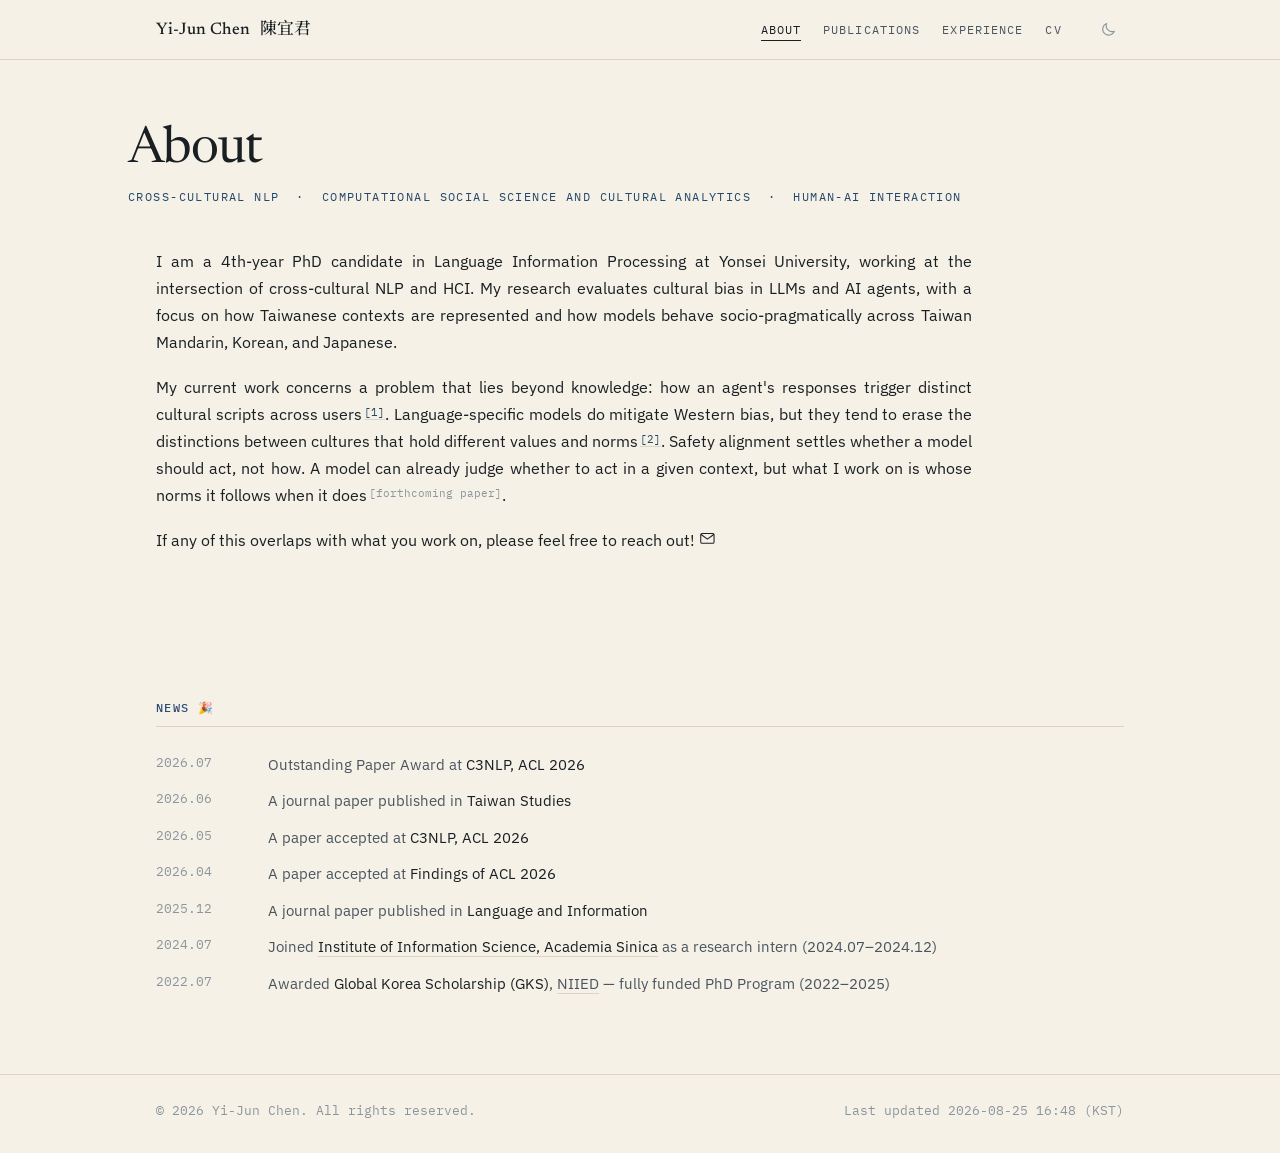
==== index.html @ 76b433b6 "initial commit" ====
<!DOCTYPE html>
<html lang="en">
<head>
<meta charset="UTF-8">
<meta name="viewport" content="width=device-width, initial-scale=1.0">
<title>Yi-Jun Chen — Cross-Cultural NLP &amp; HCI</title>
<meta name="description" content="Yi-Jun Chen is a PhD candidate in Language Information Processing at Yonsei University, studying cultural bias in LLMs and AI agents across Taiwan Mandarin, Korean, and Japanese.">
<link rel="preconnect" href="https://fonts.googleapis.com">
<link rel="preconnect" href="https://fonts.gstatic.com" crossorigin>
<link href="https://fonts.googleapis.com/css2?family=Newsreader:ital,opsz,wght@0,6..72,300;0,6..72,400;0,6..72,500;1,6..72,300;1,6..72,400&family=IBM+Plex+Mono:wght@400;500&family=IBM+Plex+Sans:wght@400;500;600&family=Noto+Serif+TC:wght@400;500&family=Noto+Serif+KR:wght@400;500&family=Noto+Serif+JP:wght@400;500&display=swap" rel="stylesheet">
<link rel="icon" href="/img/YJ.svg" type="image/svg+xml">
<link rel="stylesheet" href="/css/site.css">
<script src="/js/theme.js"></script>
</head>
<body>

<header class="topbar">
  <div class="wrap">
    <div class="brand"><a href="/">Yi-Jun Chen <span lang="zh-Hant">陳宜君</span></a></div>
    <nav aria-label="Sections">
      <ul>
        <li><a href="/" aria-current="page">About</a></li>
        <li><a href="/publications/">Publications</a></li>
        <li><a href="/experience/">Experience</a></li>
        <li><a href="/cv/">CV</a></li>
      </ul>
    </nav>
  </div>
</header>

<main>

<div class="wrap page-head">
  <h1>About</h1>
  <p class="eyebrow">Cross-Cultural NLP &nbsp;·&nbsp; Computational Social Science and Cultural Analytics &nbsp;·&nbsp; Human-AI Interaction</p>
</div>

<section class="first flush">
  <div class="wrap">
    <div class="prose">
      <p>
        I am a 4th-year PhD candidate in Language Information Processing at Yonsei
        University, working at the intersection of cross-cultural NLP and HCI. My
        research evaluates cultural bias in LLMs and AI agents, with a focus on how
        Taiwanese contexts are represented and how models behave socio-pragmatically
        across Taiwan Mandarin, Korean, and Japanese.
      </p>
      <p>
        My current work concerns a problem that lies beyond knowledge: how an agent's
        responses trigger distinct cultural scripts across users<a class="cite" href="/publications/#osfa">[1]</a>.
        Language-specific models do mitigate Western bias, but they tend to erase the
        distinctions between cultures that hold different values and norms<a class="cite" href="/publications/#taiwan-bias">[2]</a>. Safety
        alignment settles whether a model should act, not how. A model can already judge
        whether to act in a given context, but what I work on is whose norms it
        follows when it does<span class="cite">[forthcoming paper]</span>.
      </p>
      <p>
        If any of this overlaps with what you work on, please
        feel free to reach out! <a class="reach" href="mailto:yjchen.ac@gmail.com" aria-label="Email Yi-Jun Chen"><svg viewBox="0 0 24 24" fill="none" stroke="currentColor" stroke-width="1.5" stroke-linecap="round" stroke-linejoin="round" aria-hidden="true"><rect x="2.5" y="5" width="19" height="14" rx="2"/><path d="M3 6.5l9 6.5 9-6.5"/></svg></a>
      </p>
    </div>
  </div>
</section>

<section>
  <div class="wrap">
    <div class="svc-group">
      <h3>News 🎉</h3>
      <ul class="svc-list tight">
        <li><span class="yr">2026.07</span><span class="role">Outstanding Paper Award at <span class="org">C3NLP, ACL 2026</span></span></li>
        <li><span class="yr">2026.06</span><span class="role">A journal paper published in <span class="org">Taiwan Studies</span></span></li>
        <li><span class="yr">2026.05</span><span class="role">A paper accepted at <span class="org">C3NLP, ACL 2026</span></span></li>
        <li><span class="yr">2026.04</span><span class="role">A paper accepted at <span class="org">Findings of ACL 2026</span></span></li>
        <li><span class="yr">2025.12</span><span class="role">A journal paper published in <span class="org">Language and Information</span></span></li>
        <li><span class="yr">2024.07</span><span class="role">Joined <span class="org"><a href="https://www.iis.sinica.edu.tw/en/index.html" target="_blank" rel="noopener noreferrer">Institute of Information Science, Academia Sinica</a></span> as a research intern (2024.07–2024.12)</span></li>
        <li><span class="yr">2022.07</span><span class="role">Awarded <span class="org">Global Korea Scholarship (GKS)</span>, <a href="https://www.niied.go.kr/web/niied/niiedEng/main" target="_blank" rel="noopener noreferrer">NIIED</a> — fully funded PhD Program (2022–2025)</span></li>
      </ul>
    </div>
  </div>
</section>

</main>

<footer>
  <div class="wrap">
    <p class="colophon"><span>© 2026 Yi-Jun Chen. All rights reserved.</span><span>Last updated 2026-08-25 16:48 (KST)</span></p>
  </div>
</footer>

</body>
</html>
---- css/site.css ----
:root{
  --ink:#1A1F24;
  --ink-soft:#4A5560;
  --ink-faint:#8B959E;
  --paper:#F5F1E6;
  --paper-raised:#FBF8F0;
  --seal:#A6342A;
  --pine:#24486B;
  --navy:#2C4C77;
  --rule:#DCD5C4;
  --badge:#A6342A;
  --btn-alt:#2F5D50;

  --display:"Newsreader",Georgia,serif;
  --body:"IBM Plex Sans",system-ui,-apple-system,sans-serif;
  --mono:"IBM Plex Mono",ui-monospace,monospace;
  --tc:"Noto Serif TC",serif;
  --kr:"Noto Serif KR",serif;
  --jp:"Noto Serif JP",serif;

  --measure:64rem;
  --topbar-bg:rgba(245,241,230,.92);
}

/* ---------- dark palette ---------- */
/* Applied when the visitor picks dark, or when their system prefers it and
   they have not picked light. Only the colour tokens change. */
:root[data-theme="dark"]{
  --ink:#E4E7E2;
  --ink-soft:#A9B2B8;
  --ink-faint:#7B858C;
  --paper:#15181B;
  --paper-raised:#1D2126;
  --seal:#E8C46B;
  --pine:#A9C6DE;
  --navy:#8AABD6;
  --rule:#333A40;
  --badge:#E0B341;
  --btn-alt:#EDA3BC;
  --topbar-bg:rgba(21,24,27,.92);
}
@media (prefers-color-scheme:dark){
  :root:not([data-theme="light"]){
    --ink:#E4E7E2;
    --ink-soft:#A9B2B8;
    --ink-faint:#7B858C;
    --paper:#15181B;
    --paper-raised:#1D2126;
    --seal:#E8C46B;
    --pine:#A9C6DE;
    --navy:#8AABD6;
    --rule:#333A40;
    --badge:#E0B341;
    --btn-alt:#EDA3BC;
    --topbar-bg:rgba(21,24,27,.92);
  }
}

*{box-sizing:border-box;margin:0;padding:0}
html{scroll-behavior:smooth;-webkit-text-size-adjust:100%}
@media (prefers-reduced-motion:reduce){
  html{scroll-behavior:auto}
  *,*::before,*::after{animation-duration:.001ms!important;transition-duration:.001ms!important}
}

body{
  background:var(--paper);
  color:var(--ink);
  font-family:var(--body);
  font-size:16px;
  line-height:1.65;
  -webkit-font-smoothing:antialiased;
  display:flex;
  flex-direction:column;
  min-height:100vh;
}
main{flex:1}

a{color:inherit;text-decoration:none}
a:focus-visible,button:focus-visible{
  outline:2px solid var(--seal);
  outline-offset:3px;
}

.wrap{
  max-width:var(--measure);
  margin:0 auto;
  padding:0 1.75rem;
}

/* ---------- top bar ---------- */
.topbar{
  position:sticky;top:0;z-index:50;
  background:var(--topbar-bg);
  backdrop-filter:blur(8px);
  border-bottom:1px solid var(--rule);
}
.topbar .wrap{
  display:flex;align-items:baseline;gap:2rem;
  padding-top:.9rem;padding-bottom:.9rem;
  flex-wrap:wrap;
}
.brand{
  font-family:var(--display);
  font-size:1.05rem;font-weight:500;
  letter-spacing:.01em;
  margin-right:auto;
}
/* Chinese name: Noto Serif TC, but the same size and colour as the Latin name */
.brand span{font-family:var(--tc);font-weight:500;margin-left:.35rem}
nav ul{display:flex;gap:1.4rem;list-style:none;flex-wrap:wrap}
nav a{
  font-family:var(--mono);
  font-size:.74rem;
  letter-spacing:.09em;
  text-transform:uppercase;
  color:var(--ink-soft);
  padding-bottom:.15rem;
  border-bottom:1px solid transparent;
  transition:color .2s,border-color .2s;
}
nav a:hover{color:var(--ink);border-bottom-color:var(--ink)}
nav a[aria-current="page"]{color:var(--ink);border-bottom-color:var(--ink)}

/* ---------- theme toggle ---------- */
.theme-toggle{
  display:inline-flex;
  align-items:center;
  justify-content:center;
  width:1.9rem;height:1.9rem;
  color:var(--ink-faint);
  background:none;
  border:1px solid transparent;
  border-radius:50%;
  padding:0;
  cursor:pointer;
  align-self:center;
  transition:color .2s,border-color .2s;
}
.theme-toggle svg{width:1.05rem;height:1.05rem;display:block}
.theme-toggle:hover{color:var(--ink);border-color:var(--rule)}

/* ---------- home ---------- */
.hero{padding:5.5rem 0 4rem}
.eyebrow{
  font-family:var(--mono);
  font-size:.74rem;letter-spacing:.12em;text-transform:uppercase;
  color:var(--pine);
  margin-bottom:1.6rem;
}
h1{
  font-family:var(--display);
  font-weight:300;
  font-size:clamp(2.6rem,7vw,4.6rem);
  line-height:1.04;
  letter-spacing:-.02em;
  margin-bottom:.4rem;
}
h1 .zh{
  display:block;
  font-family:var(--tc);
  font-weight:400;
  font-size:.42em;
  color:var(--ink-faint);
  letter-spacing:.14em;
  margin-top:.7rem;
}
.tagline{
  font-family:var(--display);
  font-size:clamp(1.1rem,2.4vw,1.4rem);
  font-style:italic;
  color:var(--ink-soft);
  max-width:34em;
  margin-top:1.8rem;
}


/* ---------- home: section index ---------- */
.pagelinks{
  margin-top:3.5rem;
  display:grid;
  grid-template-columns:repeat(auto-fit,minmax(13rem,1fr));
  gap:1.4rem 2.4rem;
}
.pagelink{
  border-top:1px solid var(--rule);
  padding-top:.9rem;
  display:block;
  transition:border-color .2s;
}
.pagelink:hover{border-top-color:var(--seal)}
.pagelink .label{
  font-family:var(--mono);
  font-size:.68rem;letter-spacing:.1em;text-transform:uppercase;
  color:var(--ink-faint);
  display:block;margin-bottom:.45rem;
  transition:color .2s;
}
.pagelink:hover .label{color:var(--seal)}
.pagelink .blurb{font-size:.93rem;line-height:1.55;color:var(--ink-soft)}

/* ---------- page head (sub-pages) ---------- */
.page-head{
  padding:4rem 0 0;
}
.page-head .eyebrow{margin:.6rem 0 0}
.page-head h1{
  font-size:clamp(2.1rem,5vw,3.2rem);
  font-weight:400;
  margin-bottom:.35rem;
}
.page-head .count{
  font-family:var(--mono);
  font-size:.74rem;
  color:var(--ink-faint);
  letter-spacing:.08em;
}

/* ---------- sections ---------- */
section{padding:4.5rem 0;border-bottom:1px solid var(--rule)}
section:last-of-type{border-bottom:none}
section.flush{border-bottom:none}
section.first{padding-top:2.6rem}
.sec-head{
  display:flex;align-items:baseline;gap:1rem;
  margin-bottom:2.4rem;
}
.sec-head h2{
  font-family:var(--display);
  font-weight:400;
  font-size:clamp(1.7rem,3.4vw,2.2rem);
  letter-spacing:-.01em;
}
.sec-head .count{
  font-family:var(--mono);
  font-size:.74rem;
  color:var(--ink-faint);
  letter-spacing:.08em;
}
.prose p{
  max-width:50em;
  margin-bottom:1.15rem;
  font-size:1.02rem;
  text-align:justify;
  -webkit-hyphens:auto;
  hyphens:auto;
}
.prose p:last-child{margin-bottom:0}
.prose a{border-bottom:1px solid var(--rule);transition:color .2s,border-color .2s}
.prose a:hover{color:var(--seal);border-bottom-color:var(--seal)}
.prose a.reach{border-bottom:none}

.facts{
  margin-top:2.5rem;
  display:grid;
  grid-template-columns:repeat(auto-fit,minmax(15rem,1fr));
  gap:1.6rem 2.4rem;
}
.fact{border-top:1px solid var(--rule);padding-top:.9rem}
.fact dt{
  font-family:var(--mono);
  font-size:.68rem;letter-spacing:.1em;text-transform:uppercase;
  color:var(--ink-faint);
  margin-bottom:.45rem;
}
.fact dd{font-size:.95rem;line-height:1.55}

/* ---------- inline citations ---------- */
.cite{
  font-family:var(--mono);
  font-size:.7em;
  vertical-align:.35em;
  margin-left:.15em;
  color:var(--pine);
  transition:color .2s;
}
a.cite:hover{color:var(--seal)}
span.cite{color:var(--ink-faint);cursor:default}
/* the sticky top bar would otherwise cover a linked entry */
.pub[id]{scroll-margin-top:5.5rem}
/* The mark holds, then fades on its own. Change --mark-time to adjust: the
   bar stays for roughly three quarters of it, then dissolves. */
.pub:target{
  --mark-time:6s;
  animation:cite-mark var(--mark-time) ease-out forwards;
}
@keyframes cite-mark{
  0%,72%{box-shadow:inset 3px 0 0 var(--seal);padding-left:1rem}
  100%{box-shadow:inset 3px 0 0 transparent;padding-left:0}
}

/* ---------- publications ---------- */
.pub{
  display:grid;
  grid-template-columns:4rem 1fr;
  gap:1.5rem;
  padding:1.5rem 0;
  border-top:1px solid var(--rule);
}
.pub .yr{
  font-family:var(--mono);
  font-size:.8rem;
  color:var(--ink-faint);
  padding-top:.2rem;
}
.pub h3{
  font-family:var(--display);
  font-weight:400;
  font-size:1.18rem;
  line-height:1.35;
  margin-bottom:.5rem;
}
.pub .authors{font-size:.9rem;color:var(--ink-soft);margin-bottom:.35rem}
.pub .authors .me{color:var(--ink);font-weight:600}
.pub .venue{font-size:.9rem;color:var(--ink-soft);font-style:italic}
.pub .links{margin-top:.7rem;display:flex;gap:.6rem;flex-wrap:wrap}
.pub .links a{
  font-family:var(--mono);
  font-size:.7rem;letter-spacing:.06em;text-transform:uppercase;
  border:1px solid var(--rule);
  padding:.22rem .6rem;
  color:var(--ink-soft);
  transition:border-color .2s,color .2s,background .2s;
}
.pub .links a:hover{border-color:var(--pine);color:var(--pine)}
.badge{
  display:inline-block;
  font-family:var(--mono);
  font-size:.65rem;letter-spacing:.08em;text-transform:uppercase;
  color:var(--badge);
  border:1px solid var(--badge);
  padding:.1rem .45rem;
  margin-left:.5rem;
  vertical-align:.15em;
}

/* ---------- service ---------- */
.svc-group{margin-bottom:3rem}
.svc-group:last-child{margin-bottom:0}
.svc-group h3{
  font-family:var(--mono);
  font-weight:500;
  font-size:.74rem;letter-spacing:.11em;text-transform:uppercase;
  color:var(--navy);
  margin-bottom:1.2rem;
  padding-bottom:.5rem;
  border-bottom:1px solid var(--rule);
}
.svc-group h3 .since{
  font-weight:400;
  color:var(--ink-faint);
  margin-left:.7rem;
  letter-spacing:.08em;
}
.svc-list{list-style:none}
.svc-list li{
  display:grid;
  grid-template-columns:5.5rem 1fr;
  gap:1.5rem;
  padding:.65rem 0;
  font-size:.96rem;
}
.svc-list.tight li{padding:.35rem 0}
.svc-list .yr{font-family:var(--mono);font-size:.8rem;color:var(--ink-faint)}
.svc-list .role{color:var(--ink-soft)}
.svc-list .role .org{color:var(--ink)}
.svc-list .role a{
  border-bottom:1px solid var(--rule);
  transition:color .2s,border-color .2s;
}
.svc-list .role a:hover{color:var(--seal);border-bottom-color:var(--seal)}

/* ---------- CV ---------- */
.cv-actions{display:flex;gap:.9rem;flex-wrap:wrap;margin-bottom:2.8rem}
.btn{
  font-family:var(--mono);
  font-size:.76rem;letter-spacing:.08em;text-transform:uppercase;
  padding:.7rem 1.3rem;
  border:1px solid var(--ink);
  transition:background .2s,color .2s;
}
.btn:hover{background:var(--ink);color:var(--paper)}
.btn.alt{border-color:var(--rule);color:var(--ink-soft)}
.btn.alt:hover{background:var(--btn-alt);border-color:var(--btn-alt);color:var(--paper)}

.pdf-viewer{
  display:block;
  width:100%;
  height:min(85vh,60rem);
  border:1px solid var(--rule);
  background:var(--paper-raised);
}
.pdf-fallback{
  display:flex;
  align-items:center;
  justify-content:center;
  height:100%;
  padding:2rem;
  text-align:center;
  font-size:.95rem;
  color:var(--ink-soft);
}
.pdf-fallback a{border-bottom:1px solid var(--rule)}
.pdf-fallback a:hover{color:var(--seal);border-bottom-color:var(--seal)}
@media (max-width:800px){
  .pdf-viewer{height:70vh}
}


.skills{display:grid;grid-template-columns:repeat(auto-fit,minmax(16rem,1fr));gap:1.8rem 2.4rem}
.skill{border-top:1px solid var(--rule);padding-top:.9rem}
.skill h4{
  font-family:var(--mono);
  font-size:.68rem;letter-spacing:.1em;text-transform:uppercase;
  color:var(--ink-faint);
  margin-bottom:.6rem;
}
.skill p{font-size:.93rem;line-height:1.6}

/* ---------- footer ---------- */
footer{padding:1.6rem 0 2rem;border-top:1px solid var(--rule)}
.contact{display:flex;gap:1.6rem;flex-wrap:wrap;margin-bottom:1.6rem}
.contact a{
  font-family:var(--mono);
  font-size:.8rem;
  border-bottom:1px solid var(--rule);
  padding-bottom:.15rem;
  transition:border-color .2s,color .2s;
}
.contact a:hover{color:var(--seal);border-bottom-color:var(--seal)}
a.reach{display:inline-flex;align-items:center;gap:.45rem}
a.reach svg{
  width:1.05rem;height:1.05rem;flex:none;
  transform-origin:50% 60%;
  /* one nudge shortly after the page settles, so the icon is noticed */
  animation:envelope-shake .55s ease-in-out 1.4s 2;
}
a.reach:hover svg,a.reach:focus-visible svg{animation:envelope-shake-hover .5s ease-in-out}
@keyframes envelope-shake{
  0%,100%{transform:rotate(0)}
  15%{transform:rotate(-9deg)}
  35%{transform:rotate(7deg)}
  55%{transform:rotate(-5deg)}
  75%{transform:rotate(3deg)}
}
/* same motion under a second name, so hovering replays it */
@keyframes envelope-shake-hover{
  0%,100%{transform:rotate(0)}
  15%{transform:rotate(-9deg)}
  35%{transform:rotate(7deg)}
  55%{transform:rotate(-5deg)}
  75%{transform:rotate(3deg)}
}

.colophon{
  display:flex;
  justify-content:space-between;
  gap:.6rem 2rem;
  flex-wrap:wrap;
  font-size:.8rem;
  color:var(--ink-faint);
  font-family:var(--mono);
}


/* ---------- phones ---------- */
@media (max-width:520px){
  .wrap{padding:0 1.25rem}
  /* justified text needs room; on a narrow column it opens word gaps */
  .prose p{text-align:left;-webkit-hyphens:manual;hyphens:manual}
  .topbar .wrap{gap:.9rem 1.2rem}
  nav ul{gap:1rem}
  .page-head{padding-top:2.2rem}
  section{padding:2.6rem 0}
  .cv-actions{gap:.6rem;margin-bottom:2rem}
  .colophon{gap:.35rem}
  /* long organisation names should break rather than push the page sideways */
  .svc-list .role,.pub h3{overflow-wrap:anywhere}
}
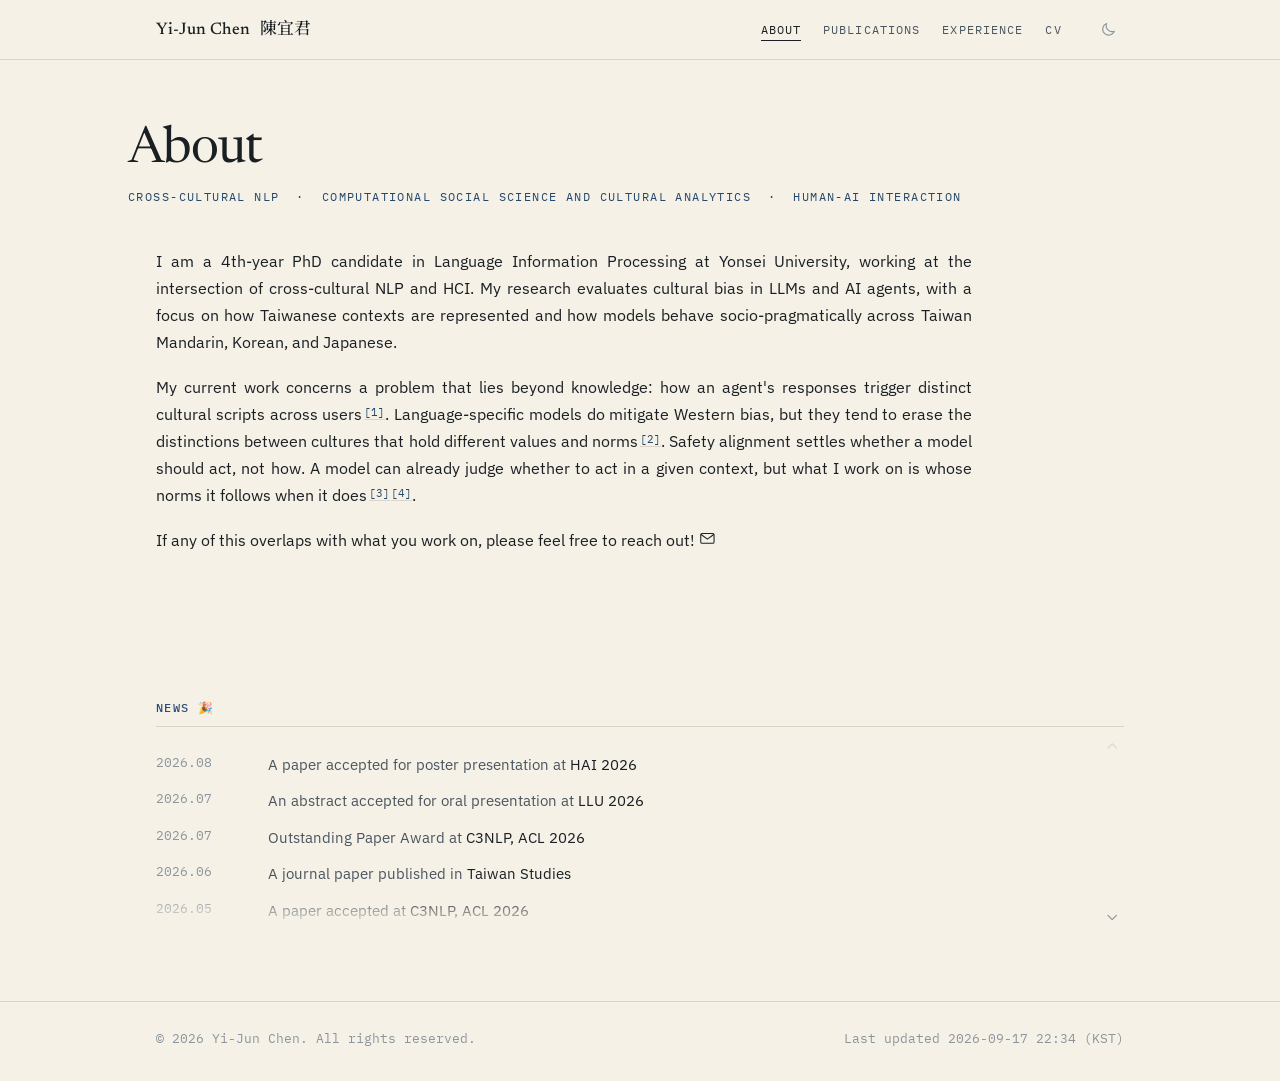
==== commit 2507f69e: "update content" ====
--- a/index.html
+++ b/index.html
@@ -11,6 +11,7 @@
 <link rel="icon" href="/img/YJ.svg" type="image/svg+xml">
 <link rel="stylesheet" href="/css/site.css">
 <script src="/js/theme.js"></script>
+<script src="/js/news.js" defer></script>
 </head>
 <body>
 
@@ -49,10 +50,10 @@
         My current work concerns a problem that lies beyond knowledge: how an agent's
         responses trigger distinct cultural scripts across users<a class="cite" href="/publications/#osfa">[1]</a>.
         Language-specific models do mitigate Western bias, but they tend to erase the
-        distinctions between cultures that hold different values and norms<a class="cite" href="/publications/#taiwan-bias">[2]</a>. Safety
+        distinctions between cultures that hold different values and norms<a class="cite" href="/publications/#cultural-bias">[2]</a>. Safety
         alignment settles whether a model should act, not how. A model can already judge
         whether to act in a given context, but what I work on is whose norms it
-        follows when it does<span class="cite">[forthcoming paper]</span>.
+        follows when it does<a class="cite" href="/publications/#pea">[3]</a><a class="cite" href="/publications/#r-tj">[4]</a>.
       </p>
       <p>
         If any of this overlaps with what you work on, please
@@ -66,7 +67,13 @@
   <div class="wrap">
     <div class="svc-group">
       <h3>News 🎉</h3>
+      <!-- the list scrolls in place so the page length stays fixed as entries
+           accumulate; news.js adds the up/down buttons to the right of it -->
+      <div class="news-box">
+      <div class="news-scroll" tabindex="0" role="region" aria-label="News, scrollable list">
       <ul class="svc-list tight">
+        <li><span class="yr">2026.08</span><span class="role">A paper accepted for poster presentation at <span class="org">HAI 2026</span></span></li>
+        <li><span class="yr">2026.07</span><span class="role">An abstract accepted for oral presentation at <span class="org">LLU 2026</span></span></li>
         <li><span class="yr">2026.07</span><span class="role">Outstanding Paper Award at <span class="org">C3NLP, ACL 2026</span></span></li>
         <li><span class="yr">2026.06</span><span class="role">A journal paper published in <span class="org">Taiwan Studies</span></span></li>
         <li><span class="yr">2026.05</span><span class="role">A paper accepted at <span class="org">C3NLP, ACL 2026</span></span></li>
@@ -75,6 +82,8 @@
         <li><span class="yr">2024.07</span><span class="role">Joined <span class="org"><a href="https://www.iis.sinica.edu.tw/en/index.html" target="_blank" rel="noopener noreferrer">Institute of Information Science, Academia Sinica</a></span> as a research intern (2024.07–2024.12)</span></li>
         <li><span class="yr">2022.07</span><span class="role">Awarded <span class="org">Global Korea Scholarship (GKS)</span>, <a href="https://www.niied.go.kr/web/niied/niiedEng/main" target="_blank" rel="noopener noreferrer">NIIED</a> — fully funded PhD Program (2022–2025)</span></li>
       </ul>
+      </div>
+      </div>
     </div>
   </div>
 </section>
@@ -83,7 +92,7 @@
 
 <footer>
   <div class="wrap">
-    <p class="colophon"><span>© 2026 Yi-Jun Chen. All rights reserved.</span><span>Last updated 2026-08-25 16:48 (KST)</span></p>
+    <p class="colophon"><span>© 2026 Yi-Jun Chen. All rights reserved.</span><span>Last updated 2026-09-17 22:34 (KST)</span></p>
   </div>
 </footer>
 
--- a/css/site.css
+++ b/css/site.css
@@ -370,6 +370,71 @@
 }
 .svc-list .role a:hover{color:var(--seal);border-bottom-color:var(--seal)}
 
+/* ---------- scrollable news ---------- */
+/* Caps the News block at five entries; anything beyond that scrolls inside the
+   box instead of lengthening the page. One row is the .96rem type at the 1.65
+   body line-height plus the .35rem the tight list pads above and below. */
+.news-box{
+  --news-row:2.29rem;
+  display:flex;
+  align-items:stretch;
+  gap:.7rem;
+}
+.news-scroll{
+  flex:1;
+  min-width:0;
+  max-height:calc(var(--news-row) * 5);
+  overflow-y:auto;
+  overscroll-behavior:contain;
+  /* the bottom edge fades out to signal there is more below */
+  -webkit-mask-image:linear-gradient(to bottom,#000 calc(100% - 2.2rem),transparent 100%);
+  mask-image:linear-gradient(to bottom,#000 calc(100% - 2.2rem),transparent 100%);
+}
+/* no fade once the reader has reached the end of the list */
+.news-scroll.at-end{-webkit-mask-image:none;mask-image:none}
+.news-scroll:focus-visible{
+  outline:1px solid var(--rule);
+  outline-offset:.6rem;
+}
+/* The arrows carry the affordance, so the scrollbar itself is hidden. The box
+   still scrolls by wheel, trackpad, touch and keyboard. */
+.news-scroll{scrollbar-width:none}
+.news-scroll::-webkit-scrollbar{display:none}
+/* the mask would otherwise clip the last row's descenders */
+.news-scroll .svc-list li:last-child{padding-bottom:1.6rem}
+
+/* Up/down buttons, built by news.js so a reader without scripts still gets a
+   plain scrollable list rather than two dead controls. */
+.news-nav{
+  flex:none;
+  /* the flex display below would otherwise beat the hidden attribute */
+  display:flex;
+  flex-direction:column;
+  /* the column stretches to the height of the list, so this parks one arrow
+     against the rule under the heading and the other at the foot of the box */
+  justify-content:space-between;
+  align-items:center;
+}
+.news-nav[hidden]{display:none}
+.news-nav button{
+  display:flex;
+  align-items:center;
+  justify-content:center;
+  width:1.5rem;
+  height:1.5rem;
+  background:none;
+  border:0;
+  color:var(--ink-faint);
+  cursor:pointer;
+  transition:color .2s,opacity .2s;
+}
+/* pulled up into the gap the heading leaves, so it sits closer to the rule */
+.news-nav button:first-child{margin-top:-.75rem}
+.news-nav button svg{width:.9rem;height:.9rem}
+.news-nav button:hover:not(:disabled){color:var(--seal)}
+.news-nav button:focus-visible{outline:1px solid var(--rule);outline-offset:2px}
+.news-nav button:disabled{opacity:.25;cursor:default}
+
 /* ---------- CV ---------- */
 .cv-actions{display:flex;gap:.9rem;flex-wrap:wrap;margin-bottom:2.8rem}
 .btn{
@@ -476,4 +541,7 @@
   .colophon{gap:.35rem}
   /* long organisation names should break rather than push the page sideways */
   .svc-list .role,.pub h3{overflow-wrap:anywhere}
-}
+  /* entries wrap onto two lines at this width, so the row allowance grows to
+     keep the same five entries in view */
+  .news-box{--news-row:3.9rem;gap:.5rem}
+}
